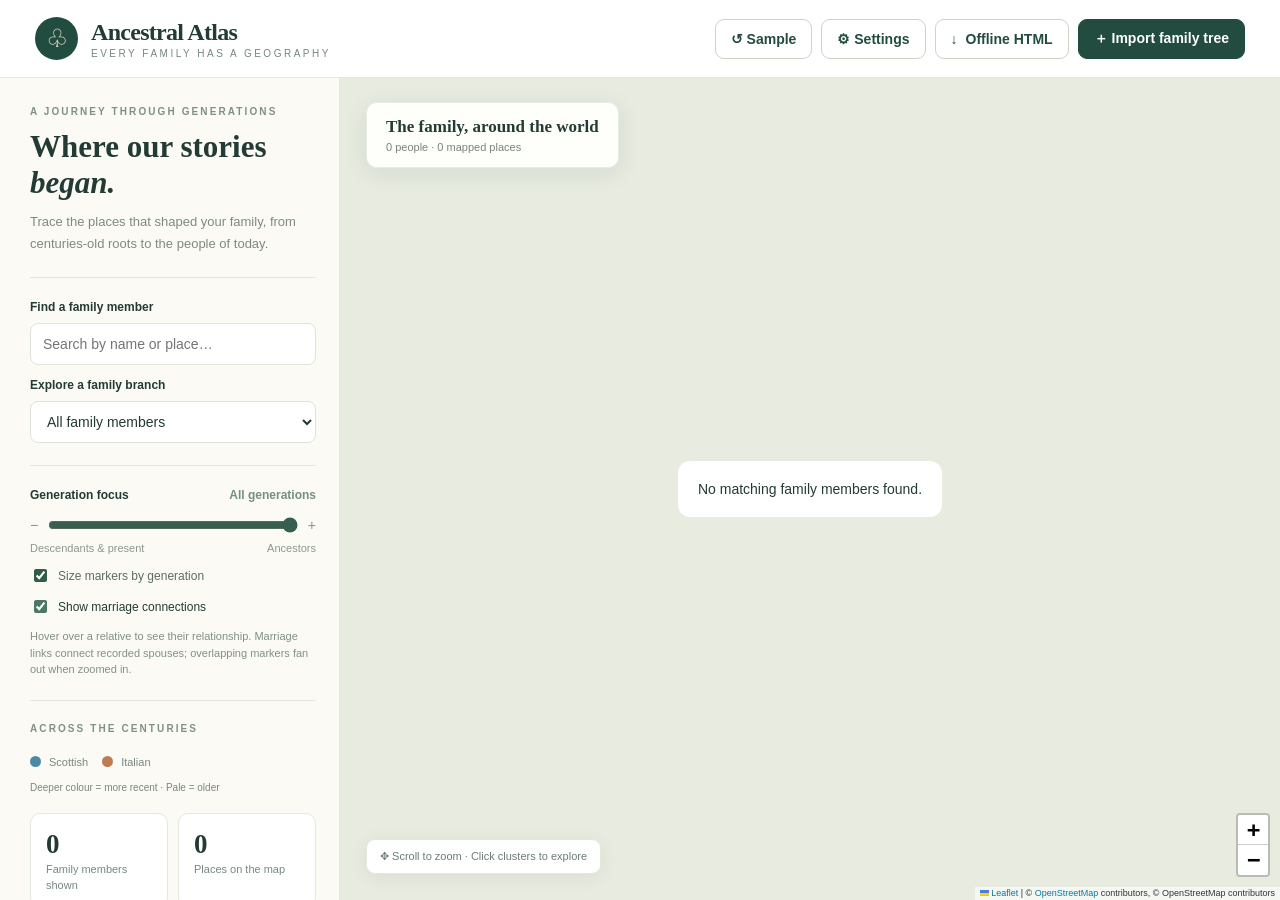
==== index.html @ cd0aa508 "Add files via upload" ====
<!doctype html>
<html lang="en"><head><meta charset="utf-8"><meta name="viewport" content="width=device-width,initial-scale=1"><title>Ancestral Atlas — A family across time and place</title><meta name="description" content="Explore your family history on an interactive map."><link rel="stylesheet" href="leaflet.css"><script src="leaflet.js"></script>
<style>
:root{--ink:#233b35;--muted:#778780;--cream:#f6f4ed;--line:#e6e7dc;--green:#234c40;--lime:#d8e5b5;--white:#fff}*{box-sizing:border-box}body{margin:0;background:var(--cream);color:var(--ink);font-family:'DM Sans',sans-serif;font-size:14px}button,input,select{font:inherit}button{cursor:pointer}header{height:78px;display:flex;align-items:center;justify-content:space-between;padding:0 35px;background:#fff;border-bottom:1px solid var(--line)}.brand{display:flex;align-items:center;gap:13px}.emblem{height:43px;width:43px;border-radius:50%;background:var(--green);color:#f2edd4;display:grid;place-items:center;font-size:25px}.brand strong{font:600 24px 'Playfair Display',serif;letter-spacing:-.7px}.brand small{display:block;color:var(--muted);font-size:10px;letter-spacing:2.5px;text-transform:uppercase;margin-top:2px}.head-actions{display:flex;gap:9px}.btn{border:1px solid #cbd4c5;background:white;color:var(--green);border-radius:9px;padding:10px 15px;font-weight:700;display:inline-flex;align-items:center;gap:8px}.btn.primary{background:var(--green);color:white;border-color:var(--green)}.btn:hover{filter:brightness(.96)}.layout{display:grid;grid-template-columns:340px 1fr;min-height:calc(100vh - 78px)}aside{padding:28px 23px 24px 30px;overflow:auto;max-height:calc(100vh - 78px);background:#fbfaf5;border-right:1px solid var(--line)}.eyebrow{text-transform:uppercase;letter-spacing:2.1px;color:#7f9187;font-size:10px;font-weight:700}.intro h1{font:600 31px/1.16 'Playfair Display',serif;margin:12px 0 10px}.intro p{color:#7d8a82;line-height:1.7;margin:0 0 22px;font-size:13px}.rule{border:0;border-top:1px solid var(--line);margin:22px 0}.field-label{font-size:12px;font-weight:700;margin-bottom:9px;display:block}.select,.search{width:100%;height:42px;border:1px solid #dfe4d9;background:white;color:var(--ink);border-radius:8px;padding:0 12px;outline-color:#a5ba9d}.search{margin-bottom:13px}.range-top{display:flex;justify-content:space-between;font-weight:700;font-size:12px;margin-bottom:13px}.range-top span{color:#749083}.range-wrap{display:flex;align-items:center;gap:8px}input[type=range]{width:100%;accent-color:#375e50}.range-caption{display:flex;justify-content:space-between;color:#8a998e;font-size:11px;margin-top:7px}.checkbox{display:flex;align-items:center;gap:8px;font-size:12px;margin:12px 0;color:#5a6d63}.checkbox input{accent-color:#335b4a}.legend{display:flex;align-items:center;gap:7px;margin:13px 0 0}.grad{height:9px;flex:1;border-radius:9px;background:linear-gradient(90deg,#bba16e,#da9a73,#bb6e73,#7c7d99,#4d907e)}.legend-labels{display:flex;justify-content:space-between;color:var(--muted);font-size:10px;margin-top:5px}.stats{display:grid;grid-template-columns:1fr 1fr;gap:10px;margin-top:20px}.stat{background:#fff;border:1px solid #e4e9df;border-radius:10px;padding:15px}.stat b{display:block;font:600 27px 'Playfair Display',serif}.stat span{font-size:11px;color:var(--muted)}.hint{margin-top:17px;background:#edf2e4;border-radius:9px;padding:13px 15px;color:#5c7867;font-size:12px;line-height:1.55}.hint strong{color:#2d5243}main{position:relative;min-height:650px}#map{height:calc(100vh - 78px);min-height:650px;background:#e7ebe0}.map-overlay{position:absolute;top:24px;left:26px;z-index:500;background:rgba(255,255,252,.94);border:1px solid #e8ebe4;box-shadow:0 5px 25px #183a2c17;border-radius:11px;padding:14px 19px;pointer-events:none}.map-overlay strong{font:600 17px 'Playfair Display',serif}.map-overlay p{margin:4px 0 0;color:#75857c;font-size:11px}.map-bottom{position:absolute;bottom:26px;left:26px;z-index:500;background:#fff;border:1px solid #e4e8dc;border-radius:9px;padding:10px 13px;color:#6c7d72;font-size:11px;box-shadow:0 3px 20px #0001}.person-popup b{font:600 19px 'Playfair Display',serif;color:var(--green)}.person-popup p{margin:7px 0 0;color:#69796d}.leaflet-popup-content{min-width:180px}.leaflet-control-attribution{font-size:9px!important}.dot-label{background:none;border:0}.dot{border-radius:50%;border:2px solid #fff;box-shadow:0 2px 8px #163a3060;transition:transform .15s}.dot:hover{transform:scale(1.2)}.cluster{border-radius:50%;border:3px solid #fff;box-shadow:0 2px 14px #1e4f4860;display:grid;place-items:center;color:#fff;font-weight:700}.modal{position:fixed;inset:0;background:#152c25a8;display:none;align-items:center;justify-content:center;z-index:2000;padding:20px}.modal.open{display:flex}.dialog{width:min(650px,100%);background:#fff;border-radius:17px;padding:28px;max-height:88vh;overflow:auto;box-shadow:0 28px 90px #0004}.dialog h2{font:600 30px 'Playfair Display',serif;margin:0 0 7px}.dialog p{color:#75857c;line-height:1.6}.dialog-head{display:flex;justify-content:space-between;align-items:flex-start}.close{border:0;background:#f0f3ed;border-radius:50%;width:33px;height:33px;font-size:20px}.drop{border:2px dashed #ccd9cb;background:#f8fbf6;border-radius:14px;text-align:center;padding:30px 18px;margin:18px 0}.drop b{display:block;font-size:15px;margin:8px}.drop p{margin:5px}.drop input{max-width:230px;margin-top:12px}.help{font-size:12px;color:#7a8d80}.code{background:#f2f4ee;padding:12px;border-radius:8px;overflow:auto;font:12px/1.6 monospace;color:#436251;white-space:pre}.dialog-footer{display:flex;justify-content:space-between;gap:12px;align-items:center;margin-top:20px}.status{font-size:12px;color:#567461;min-height:20px}.empty{position:absolute;z-index:450;top:50%;left:50%;transform:translate(-50%,-50%);padding:20px;background:white;border-radius:12px;display:none}a{color:#446a56}@media(max-width:800px){header{padding:0 17px;height:70px}.brand strong{font-size:20px}.brand small{font-size:8px}.head-actions .btn{padding:9px 10px;font-size:12px}.layout{grid-template-columns:1fr}aside{max-height:none;padding:20px;display:grid;grid-template-columns:1fr 1fr;gap:0 16px}aside .intro,aside .rule,aside .stats,aside .hint{grid-column:1/-1}.intro h1{font-size:26px}.intro p{margin-bottom:10px}.rule{margin:12px 0}.stats{margin-top:8px}main,#map{height:65vh;min-height:430px}.map-overlay{top:12px;left:12px;padding:10px}.map-bottom{bottom:14px;left:12px}}
</style></head><body><header><div class="brand"><div class="emblem">♧</div><div><strong>Ancestral Atlas</strong><small>Every family has a geography</small></div></div><div class="head-actions"><button class="btn" id="sampleBtn">↺ Sample</button><button class="btn primary" id="importBtn">＋ Import family tree</button></div></header><div class="layout"><aside><section class="intro"><div class="eyebrow">A journey through generations</div><h1>Where our stories<br><em>began.</em></h1><p>Trace the places that shaped your family, from centuries-old roots to the people of today.</p></section><hr class="rule"><div><label class="field-label" for="search">Find a family member</label><input class="search" id="search" placeholder="Search by name or place…"></div><div><label class="field-label" for="branch">Explore a family branch</label><select class="select" id="branch"><option value="all">All family members</option></select></div><hr class="rule"><div><div class="range-top">Generation focus <span id="genLabel">All generations</span></div><div class="range-wrap"><span style="color:#81978a">−</span><input id="genRange" type="range" min="-1" max="12" value="12"><span style="color:#81978a">+</span></div><div class="range-caption"><span>Descendants & present</span><span>Ancestors</span></div><label class="checkbox"><input id="clusterToggle" type="checkbox" checked> Group people in the same area</label><label class="checkbox"><input id="sizeToggle" type="checkbox" checked> Size markers by generation</label></div><hr class="rule"><div><div class="eyebrow">Across the centuries</div><div class="legend"><div class="grad"></div></div><div class="legend-labels"><span>Older generations</span><span>Recent generations</span></div></div><div class="stats"><div class="stat"><b id="peopleCount">0</b><span>Family members shown</span></div><div class="stat"><b id="placeCount">0</b><span>Places on the map</span></div></div><div class="hint"><strong>✦ A little discovery</strong><br><span id="insight">Click a marker to explore the family members connected to a place.</span></div></aside><main><div id="map"></div><div class="map-overlay"><strong id="mapTitle">The family, around the world</strong><p id="mapSubtitle">An atlas of names, places & generations</p></div><div class="map-bottom">✥ Scroll to zoom · Click clusters to explore</div><div class="empty" id="empty">No matching family members found.</div></main></div><div class="modal" id="modal"><div class="dialog"><div class="dialog-head"><div><div class="eyebrow">Bring your story to life</div><h2>Import your family tree</h2><p>Use a CSV list or a GEDCOM export from MyHeritage. Everything stays in this browser's local storage.</p></div><button class="close" id="closeModal" aria-label="Close">×</button></div><div class="drop" id="drop"><div style="font-size:32px">⌁</div><b>Choose a .csv or .ged file</b><p>Or drag and drop it here</p><input type="file" id="file" accept=".csv,.ged,.gedcom,text/csv,text/plain"></div><div class="help"><b>CSV columns:</b> name, generation, location. Optional: branch, birth, death, latitude, longitude. Generation 0 is your friend; 1 is a parent; −1 is a child.<div class="code">name,generation,location,branch<br>Jane Smith,0,London,Scottish<br>Juliet Smith,1,London,Scottish<br>Eduardo Francone,2,Rome,Italian</div></div><p class="help"><b>GEDCOM:</b> The app reads individuals, birth/death/residence places and parent-child relationships. Select the reference person to calculate generations. The location used is birth, then residence, then death.</p><div id="anchorWrap" style="display:none;margin-top:15px"><label class="field-label">Who is generation 0?</label><select id="anchor" class="select"></select></div><div class="dialog-footer"><span class="status" id="status"></span><div style="display:flex;gap:8px"><button class="btn" id="downloadTemplate">↓ CSV template</button><button class="btn primary" id="apply" disabled>Use this family tree</button></div></div></div></div>
<script>
const samples=[['Jane Smith',0,'London, United Kingdom','Scottish',51.5072,-.1276],['Juliet Smith',1,'Edinburgh, Scotland','Scottish',55.9533,-3.1883],['William MacLeod',2,'Glasgow, Scotland','Scottish',55.8642,-4.2518],['Margaret Fraser',3,'Inverness, Scotland','Scottish',57.4778,-4.2247],['Angus Fraser',4,'Aberdeen, Scotland','Scottish',57.1497,-2.0943],['Eilidh MacLeod',3,'Isle of Skye, Scotland','Scottish',57.2736,-6.2155],['Robert Campbell',5,'Stirling, Scotland','Scottish',56.1165,-3.9369],['Isabella Campbell',6,'Perth, Scotland','Scottish',56.395,-3.43],['Thomas MacDonald',7,'Dundee, Scotland','Scottish',56.462,-2.9707],['Giulia Francone',1,'Rome, Italy','Italian',41.9028,12.4964],['Eduardo Francone',2,'Rome, Italy','Italian',41.9028,12.4964],['Lucia Rossi',3,'Florence, Italy','Italian',43.7696,11.2558],['Antonio Francone',4,'Naples, Italy','Italian',40.8518,14.2681],['Sofia Bianchi',5,'Bologna, Italy','Italian',44.4949,11.3426],['Marco Rossi',6,'Siena, Italy','Italian',43.3188,11.3308],['Alessandra Conti',7,'Palermo, Italy','Italian',38.1157,13.3615],['Giuseppe Conti',8,'Turin, Italy','Italian',45.0703,7.6869],['Francesca Scaroni',0,'Rome, Italy','Italian',41.9028,12.4964],['Luca Scaroni',-1,'Rome, Italy','Italian',41.9028,12.4964],['Emma Smith',-1,'London, United Kingdom','Scottish',51.5072,-.1276],['Carlo Francone',3,'Venice, Italy','Italian',45.4408,12.3155],['Ada Fraser',4,'Edinburgh, Scotland','Scottish',55.9533,-3.1883],['James MacLeod',2,'Glasgow, Scotland','Scottish',55.8642,-4.2518],['Rosa Bianchi',5,'Naples, Italy','Italian',40.8518,14.2681]].map((x,i)=>({id:'demo'+i,name:x[0],generation:x[1],location:x[2],branch:x[3],lat:x[4],lng:x[5]}));
const KEY='ancestral-atlas-v1';let people=[],pending=[],gedIndividuals=null,geocoding=false;try{people=JSON.parse(localStorage.getItem(KEY))||[]}catch{people=[]}if(!Array.isArray(people))people=[];
const $=id=>document.getElementById(id);const map=L.map('map',{zoomControl:false,worldCopyJump:true}).setView([49,4],4);L.control.zoom({position:'bottomright'}).addTo(map);L.tileLayer('https://{s}.tile.openstreetmap.org/{z}/{x}/{y}.png',{maxZoom:19,attribution:'© <a href="https://www.openstreetmap.org/copyright">OpenStreetMap</a> contributors'}).addTo(map);let markers=L.layerGroup().addTo(map);
function color(g){if(g<=0)return '#4c927e';if(g<=2)return '#6e8b97';if(g<=4)return '#b67c86';if(g<=6)return '#d99b76';return '#b79c66'}function radius(g){return $('sizeToggle').checked?Math.max(7,14-Math.max(0,g)*.8):9}function esc(s){return String(s??'').replace(/[&<>"']/g,c=>({'&':'&amp;','<':'&lt;','>':'&gt;','"':'&quot;',"'":'&#39;'}[c]))}function fmtGen(g){return g===0?'Present generation':g<0?`${Math.abs(g)} generation${g===-1?'':'s'} below`:`${g} generation${g===1?'':'s'} back`}
function populateBranches(){const v=$('branch').value;const branches=[...new Set(people.map(p=>p.branch).filter(Boolean))].sort();$('branch').innerHTML='<option value="all">All family members</option>'+branches.map(b=>`<option value="${esc(b)}">${esc(b)}</option>`).join('');$('branch').value=branches.includes(v)?v:'all';const max=Math.max(0,...people.map(p=>Number(p.generation)||0));$('genRange').max=max;$('genRange').value=max;$('genLabel').textContent='All generations'}
function popup(p){return `<div class="person-popup"><b>${esc(p.name)}</b><p>⌖ ${esc(p.location)}</p><p>${fmtGen(Number(p.generation)||0)}</p>${p.branch?`<p>Branch: ${esc(p.branch)}</p>`:''}${p.birth?`<p>Born: ${esc(p.birth)}</p>`:''}${p.death?`<p>Died: ${esc(p.death)}</p>`:''}</div>`}
function render(){markers.clearLayers();const q=$('search').value.trim().toLowerCase(),branch=$('branch').value,max=Number($('genRange').value),fullMax=Number($('genRange').max);$('genLabel').textContent=max===fullMax?'All generations':`Up to ${max} back`;let arr=people.filter(p=>(branch==='all'||p.branch===branch)&&(Number(p.generation)||0)<=max&&(!q||(`${p.name} ${p.location} ${p.branch||''}`).toLowerCase().includes(q)));const mapped=arr.filter(p=>Number.isFinite(Number(p.lat))&&Number.isFinite(Number(p.lng))&&p.lat!==''&&p.lng!=='');let groups=new Map();mapped.forEach(p=>{let key=`${Number(p.lat).toFixed(3)},${Number(p.lng).toFixed(3)}`;if(!groups.has(key))groups.set(key,[]);groups.get(key).push(p)});const grouped=$('clusterToggle').checked&&map.getZoom()<8;groups.forEach(group=>{const lat=Number(group[0].lat),lng=Number(group[0].lng);if(grouped&&group.length>1){let count=group.length,diam=Math.min(58,27+Math.sqrt(count)*7);const html=`<div class="cluster" style="width:${diam}px;height:${diam}px;background:${color(Math.min(...group.map(p=>Number(p.generation)||0)))}">${count}</div>`;const marker=L.marker([lat,lng],{icon:L.divIcon({html,className:'dot-label',iconSize:[diam,diam],iconAnchor:[diam/2,diam/2]})}).addTo(markers);marker.bindPopup(`<div class="person-popup"><b>${esc(group[0].location)}</b><p>${count} family members</p>${group.slice(0,12).map(p=>`<p>• ${esc(p.name)} · ${fmtGen(Number(p.generation)||0)}</p>`).join('')}${count>12?'<p>…and more</p>':''}</div>`,{maxHeight:320});marker.on('dblclick',()=>map.setView([lat,lng],10))}else{group.forEach((p,i)=>{let theta=i*2.39996,d=group.length>1?Math.min(.075,Math.sqrt(i)*.006):0,clat=lat+Math.cos(theta)*d,clng=lng+Math.sin(theta)*d;let r=radius(Number(p.generation)||0);L.circleMarker([clat,clng],{radius:r,color:'#fff',weight:2,fillColor:color(Number(p.generation)||0),fillOpacity:.91}).bindPopup(popup(p)).addTo(markers)})}});$('peopleCount').textContent=arr.length;$('placeCount').textContent=groups.size;$('empty').style.display=arr.length?'none':'block';$('mapSubtitle').textContent=`${arr.length} people · ${groups.size} mapped places`;$('insight').textContent=arr.length?`${arr.length} relatives across ${groups.size} locations. ${people.length-mapped.length>0?'Some people may still need a mapped location.':''}`:'Try another name, place or generation.'}
['search','branch','genRange','clusterToggle','sizeToggle'].forEach(id=>$(id).addEventListener(id==='search'?'input':'change',render));map.on('zoomend',render);function save(){localStorage.setItem(KEY,JSON.stringify(people));populateBranches();render()}function fit(){const a=people.filter(p=>Number.isFinite(Number(p.lat))&&Number.isFinite(Number(p.lng))&&p.lat!==''&&p.lng!=='');if(a.length)map.fitBounds(L.latLngBounds(a.map(p=>[Number(p.lat),Number(p.lng)])),{padding:[70,70],maxZoom:7})}populateBranches();render();setTimeout(fit,300);
function parseCSV(t){const rows=[],lines=t.replace(/^\uFEFF/,'');let cells=[],cell='',quote=false;for(let i=0;i<lines.length;i++){const c=lines[i];if(c==='"'){if(quote&&lines[i+1]==='"'){cell+='"';i++}else quote=!quote}else if(c===','&&!quote){cells.push(cell);cell=''}else if((c==='\n'||c==='\r')&&!quote){if(c==='\r'&&lines[i+1]==='\n')i++;cells.push(cell);if(cells.some(x=>x.trim()))rows.push(cells);cells=[];cell=''}else cell+=c}cells.push(cell);if(cells.some(x=>x.trim()))rows.push(cells);if(rows.length<2)throw Error('This CSV needs a header row and at least one person.');let heads=rows.shift().map(x=>x.trim().toLowerCase().replace(/[\s_-]/g,''));const col=(...keys)=>heads.findIndex(h=>keys.includes(h));let ni=col('name','fullname'),gi=col('generation','gen'),li=col('location','place','city');if(ni<0||gi<0||li<0)throw Error('CSV needs name, generation, and location columns.');const bi=col('branch','side'),bri=col('birth'),dei=col('death'),lati=col('latitude','lat'),loni=col('longitude','lng','lon');return rows.map((r,i)=>{let g=Number(r[gi]);if(!Number.isFinite(g)||!Number.isInteger(g))throw Error(`Invalid generation on row ${i+2}`);return {id:'csv'+i,name:r[ni]?.trim()||`Unknown ${i+1}`,generation:g,location:r[li]?.trim()||'',branch:bi>=0?r[bi]?.trim():'',birth:bri>=0?r[bri]?.trim():'',death:dei>=0?r[dei]?.trim():'',lat:lati>=0&&r[lati]?.trim()?Number(r[lati]):'',lng:loni>=0&&r[loni]?.trim()?Number(r[loni]):''}})}
function parseGED(t){const records={},fam={},lines=t.replace(/^\uFEFF/,'').split(/\r?\n/);let current=null,section=null,event=null;for(const line of lines){const m=line.match(/^(\d+)\s+(?:(@[^@]+@)\s+)?([A-Z0-9_]+)(?:\s+(.*))?/);if(!m)continue;const lvl=Number(m[1]),xref=m[2],tag=m[3],val=(m[4]||'').trim();if(lvl===0){current=null;section=null;event=null;if(tag==='INDI'&&xref){current=records[xref]={id:xref,name:'',birth:'',death:'',residence:'',parents:[],families:[]};section='INDI'}else if(tag==='FAM'&&xref){current=fam[xref]={husb:null,wife:null,children:[]};section='FAM'}}else if(current&&section==='INDI'){if(lvl===1){event=tag;if(tag==='NAME')current.name=val.replaceAll('/','').replace(/\s+/g,' ').trim();else if(tag==='FAMC')current.parents.push(val);else if(tag==='FAMS')current.families.push(val)}else if(lvl===2){if(tag==='PLAC'&&['BIRT','DEAT','RESI'].includes(event)){current[event==='BIRT'?'birth':event==='DEAT'?'death':'residence']=val}else if(tag==='DATE'&&event==='BIRT')current.birthDate=val;else if(tag==='DATE'&&event==='DEAT')current.deathDate=val}}else if(current&&section==='FAM'&&lvl===1){if(tag==='HUSB')current.husb=val;else if(tag==='WIFE')current.wife=val;else if(tag==='CHIL')current.children.push(val)}}const arr=Object.values(records);if(!arr.length)throw Error('No people found in this GEDCOM file.');return {records,fam,arr}}
function gedToPeople(anchorId){let gens=new Map([[anchorId,0]]),queue=[anchorId],adj=new Map();function edge(a,b,delta){if(!recordsSafe(a)||!recordsSafe(b))return;if(!adj.has(a))adj.set(a,[]);adj.get(a).push([b,delta])}const recordsSafe=id=>!!gedIndividuals.records[id];Object.values(gedIndividuals.fam).forEach(f=>{for(let c of f.children){if(f.husb){edge(c,f.husb,1);edge(f.husb,c,-1)}if(f.wife){edge(c,f.wife,1);edge(f.wife,c,-1)}}});while(queue.length){let id=queue.shift(),g=gens.get(id);for(let [other,delta] of adj.get(id)||[]){if(!gens.has(other)){gens.set(other,g+delta);queue.push(other)}}}return gedIndividuals.arr.map(p=>({id:p.id,name:p.name||'Unnamed relative',generation:gens.get(p.id)??0,location:p.birth||p.residence||p.death||'',branch:gens.has(p.id)?'Connected family':'Other relatives',birth:p.birthDate||'',death:p.deathDate||'',lat:'',lng:''}))}
const locKey=s=>s.trim().toLowerCase().replace(/\s+/g,' ');async function geocodeAll(items){const cache=JSON.parse(localStorage.getItem('ancestral-atlas-geo-v1')||'{}');const unique=[...new Set(items.map(p=>p.location?.trim()).filter(Boolean))];let count=0;for(const place of unique){const key=locKey(place);if(cache[key])continue;count++;$('status').textContent=`Locating ${count} of ${unique.length} places…`;try{const url='https://nominatim.openstreetmap.org/search?format=json&limit=1&q='+encodeURIComponent(place);const res=await fetch(url);if(!res.ok)throw Error('Geocoding unavailable');const data=await res.json();cache[key]=data.length?[Number(data[0].lat),Number(data[0].lon)]:null;localStorage.setItem('ancestral-atlas-geo-v1',JSON.stringify(cache))}catch(e){$('status').textContent='Some locations could not be found. You can retry later.';break}await new Promise(r=>setTimeout(r,1150))}items.forEach(p=>{if((p.lat===''||p.lat==null)&&(p.lng===''||p.lng==null)&&cache[locKey(p.location||'')]){[p.lat,p.lng]=cache[locKey(p.location)]}});return items}
function openModal(){$('modal').classList.add('open');$('status').textContent='';$('file').value='';$('apply').disabled=true;$('anchorWrap').style.display='none';pending=[];gedIndividuals=null}function closeModal(){$('modal').classList.remove('open')} $('importBtn').onclick=openModal;$('closeModal').onclick=closeModal;$('modal').onclick=e=>{if(e.target===$('modal'))closeModal()};$('sampleBtn').onclick=()=>{if(!confirm('Replace the current map with sample data? Your imported family tree will be removed from this browser.'))return;people=samples;save();fit()};
async function readFile(file){if(!file)return;try{const t=await file.text();if(/\.(ged|gedcom)$/i.test(file.name)){gedIndividuals=parseGED(t);$('anchor').innerHTML=gedIndividuals.arr.map(p=>`<option value="${esc(p.id)}">${esc(p.name||p.id)}</option>`).join('');$('anchorWrap').style.display='block';const preferred=gedIndividuals.arr.find(p=>/Jane Smith/i.test(p.name));if(preferred)$('anchor').value=preferred.id;pending=gedToPeople($('anchor').value);$('status').textContent=`Found ${pending.length} people. Choose generation 0.`}else{pending=parseCSV(t);gedIndividuals=null;$('anchorWrap').style.display='none';$('status').textContent=`Ready to import ${pending.length} people.`}$('apply').disabled=false}catch(e){pending=[];$('apply').disabled=true;$('status').textContent=e.message}}$('file').onchange=e=>readFile(e.target.files[0]);$('anchor').onchange=()=>{pending=gedToPeople($('anchor').value);$('status').textContent=`Found ${pending.length} people.`};$('drop').ondragover=e=>{e.preventDefault();$('drop').style.borderColor='#3d765b'};$('drop').ondragleave=()=>$('drop').style.borderColor='';$('drop').ondrop=e=>{e.preventDefault();$('drop').style.borderColor='';readFile(e.dataTransfer.files[0])};
$('apply').onclick=async()=>{if(!pending.length)return;$('apply').disabled=true;$('status').textContent='Preparing locations…';try{const enriched=await geocodeAll(pending.map(p=>({...p})));people=enriched;save();fit();closeModal()}catch(e){$('status').textContent=e.message}finally{$('apply').disabled=false}};$('downloadTemplate').onclick=()=>{const csv='name,generation,location,branch,birth,death,latitude,longitude\nJane Smith,0,"London, United Kingdom",Scottish,,,,\nEduardo Francone,2,"Rome, Italy",Italian,,,,\n';const a=document.createElement('a');a.href=URL.createObjectURL(new Blob([csv],{type:'text/csv'}));a.download='family-tree-template.csv';a.click();setTimeout(()=>URL.revokeObjectURL(a.href),1000)};
</script><link rel="stylesheet" href="enhancements.css?v=12"><script src="enhancements.js?v=12"></script><link rel="stylesheet" href="relationships.css?v=12"><script src="relationships.js?v=12"></script><script src="render-fix.js?v=12"></script><link rel="stylesheet" href="upload-fix.css?v=12"><script src="upload-fix.js?v=12"></script><link rel="stylesheet" href="spider.css?v=12"><script src="spider.js?v=12"></script><link rel="stylesheet" href="import-fallback.css?v=12"><script src="import-fallback.js?v=12"></script><link rel="stylesheet" href="cluster-policy.css?v=12"><script src="cluster-policy.js?v=12"></script><script src="import-route.js?v=12"></script><link rel="stylesheet" href="family-navigation.css?v=12"><script src="family-navigation.js?v=12"></script><link rel="stylesheet" href="offline-export.css?v=12"><script src="offline-export.js?v=12"></script><link rel="stylesheet" href="privacy-local.css?v=12"><script src="privacy-local.js?v=12"></script></body></html>
---- leaflet.css ----
/* required styles */

.leaflet-pane,
.leaflet-tile,
.leaflet-marker-icon,
.leaflet-marker-shadow,
.leaflet-tile-container,
.leaflet-pane > svg,
.leaflet-pane > canvas,
.leaflet-zoom-box,
.leaflet-image-layer,
.leaflet-layer {
	position: absolute;
	left: 0;
	top: 0;
	}
.leaflet-container {
	overflow: hidden;
	}
.leaflet-tile,
.leaflet-marker-icon,
.leaflet-marker-shadow {
	-webkit-user-select: none;
	   -moz-user-select: none;
	        user-select: none;
	  -webkit-user-drag: none;
	}
/* Prevents IE11 from highlighting tiles in blue */
.leaflet-tile::selection {
	background: transparent;
}
/* Safari renders non-retina tile on retina better with this, but Chrome is worse */
.leaflet-safari .leaflet-tile {
	image-rendering: -webkit-optimize-contrast;
	}
/* hack that prevents hw layers "stretching" when loading new tiles */
.leaflet-safari .leaflet-tile-container {
	width: 1600px;
	height: 1600px;
	-webkit-transform-origin: 0 0;
	}
.leaflet-marker-icon,
.leaflet-marker-shadow {
	display: block;
	}
/* .leaflet-container svg: reset svg max-width decleration shipped in Joomla! (joomla.org) 3.x */
/* .leaflet-container img: map is broken in FF if you have max-width: 100% on tiles */
.leaflet-container .leaflet-overlay-pane svg {
	max-width: none !important;
	max-height: none !important;
	}
.leaflet-container .leaflet-marker-pane img,
.leaflet-container .leaflet-shadow-pane img,
.leaflet-container .leaflet-tile-pane img,
.leaflet-container img.leaflet-image-layer,
.leaflet-container .leaflet-tile {
	max-width: none !important;
	max-height: none !important;
	width: auto;
	padding: 0;
	}

.leaflet-container img.leaflet-tile {
	/* See: https://bugs.chromium.org/p/chromium/issues/detail?id=600120 */
	mix-blend-mode: plus-lighter;
}

.leaflet-container.leaflet-touch-zoom {
	-ms-touch-action: pan-x pan-y;
	touch-action: pan-x pan-y;
	}
.leaflet-container.leaflet-touch-drag {
	-ms-touch-action: pinch-zoom;
	/* Fallback for FF which doesn't support pinch-zoom */
	touch-action: none;
	touch-action: pinch-zoom;
}
.leaflet-container.leaflet-touch-drag.leaflet-touch-zoom {
	-ms-touch-action: none;
	touch-action: none;
}
.leaflet-container {
	-webkit-tap-highlight-color: transparent;
}
.leaflet-container a {
	-webkit-tap-highlight-color: rgba(51, 181, 229, 0.4);
}
.leaflet-tile {
	filter: inherit;
	visibility: hidden;
	}
.leaflet-tile-loaded {
	visibility: inherit;
	}
.leaflet-zoom-box {
	width: 0;
	height: 0;
	-moz-box-sizing: border-box;
	     box-sizing: border-box;
	z-index: 800;
	}
/* workaround for https://bugzilla.mozilla.org/show_bug.cgi?id=888319 */
.leaflet-overlay-pane svg {
	-moz-user-select: none;
	}

.leaflet-pane         { z-index: 400; }

.leaflet-tile-pane    { z-index: 200; }
.leaflet-overlay-pane { z-index: 400; }
.leaflet-shadow-pane  { z-index: 500; }
.leaflet-marker-pane  { z-index: 600; }
.leaflet-tooltip-pane   { z-index: 650; }
.leaflet-popup-pane   { z-index: 700; }

.leaflet-map-pane canvas { z-index: 100; }
.leaflet-map-pane svg    { z-index: 200; }

.leaflet-vml-shape {
	width: 1px;
	height: 1px;
	}
.lvml {
	behavior: url(#default#VML);
	display: inline-block;
	position: absolute;
	}


/* control positioning */

.leaflet-control {
	position: relative;
	z-index: 800;
	pointer-events: visiblePainted; /* IE 9-10 doesn't have auto */
	pointer-events: auto;
	}
.leaflet-top,
.leaflet-bottom {
	position: absolute;
	z-index: 1000;
	pointer-events: none;
	}
.leaflet-top {
	top: 0;
	}
.leaflet-right {
	right: 0;
	}
.leaflet-bottom {
	bottom: 0;
	}
.leaflet-left {
	left: 0;
	}
.leaflet-control {
	float: left;
	clear: both;
	}
.leaflet-right .leaflet-control {
	float: right;
	}
.leaflet-top .leaflet-control {
	margin-top: 10px;
	}
.leaflet-bottom .leaflet-control {
	margin-bottom: 10px;
	}
.leaflet-left .leaflet-control {
	margin-left: 10px;
	}
.leaflet-right .leaflet-control {
	margin-right: 10px;
	}


/* zoom and fade animations */

.leaflet-fade-anim .leaflet-popup {
	opacity: 0;
	-webkit-transition: opacity 0.2s linear;
	   -moz-transition: opacity 0.2s linear;
	        transition: opacity 0.2s linear;
	}
.leaflet-fade-anim .leaflet-map-pane .leaflet-popup {
	opacity: 1;
	}
.leaflet-zoom-animated {
	-webkit-transform-origin: 0 0;
	    -ms-transform-origin: 0 0;
	        transform-origin: 0 0;
	}
svg.leaflet-zoom-animated {
	will-change: transform;
}

.leaflet-zoom-anim .leaflet-zoom-animated {
	-webkit-transition: -webkit-transform 0.25s cubic-bezier(0,0,0.25,1);
	   -moz-transition:    -moz-transform 0.25s cubic-bezier(0,0,0.25,1);
	        transition:         transform 0.25s cubic-bezier(0,0,0.25,1);
	}
.leaflet-zoom-anim .leaflet-tile,
.leaflet-pan-anim .leaflet-tile {
	-webkit-transition: none;
	   -moz-transition: none;
	        transition: none;
	}

.leaflet-zoom-anim .leaflet-zoom-hide {
	visibility: hidden;
	}


/* cursors */

.leaflet-interactive {
	cursor: pointer;
	}
.leaflet-grab {
	cursor: -webkit-grab;
	cursor:    -moz-grab;
	cursor:         grab;
	}
.leaflet-crosshair,
.leaflet-crosshair .leaflet-interactive {
	cursor: crosshair;
	}
.leaflet-popup-pane,
.leaflet-control {
	cursor: auto;
	}
.leaflet-dragging .leaflet-grab,
.leaflet-dragging .leaflet-grab .leaflet-interactive,
.leaflet-dragging .leaflet-marker-draggable {
	cursor: move;
	cursor: -webkit-grabbing;
	cursor:    -moz-grabbing;
	cursor:         grabbing;
	}

/* marker & overlays interactivity */
.leaflet-marker-icon,
.leaflet-marker-shadow,
.leaflet-image-layer,
.leaflet-pane > svg path,
.leaflet-tile-container {
	pointer-events: none;
	}

.leaflet-marker-icon.leaflet-interactive,
.leaflet-image-layer.leaflet-interactive,
.leaflet-pane > svg path.leaflet-interactive,
svg.leaflet-image-layer.leaflet-interactive path {
	pointer-events: visiblePainted; /* IE 9-10 doesn't have auto */
	pointer-events: auto;
	}

/* visual tweaks */

.leaflet-container {
	background: #ddd;
	outline-offset: 1px;
	}
.leaflet-container a {
	color: #0078A8;
	}
.leaflet-zoom-box {
	border: 2px dotted #38f;
	background: rgba(255,255,255,0.5);
	}


/* general typography */
.leaflet-container {
	font-family: "Helvetica Neue", Arial, Helvetica, sans-serif;
	font-size: 12px;
	font-size: 0.75rem;
	line-height: 1.5;
	}


/* general toolbar styles */

.leaflet-bar {
	box-shadow: 0 1px 5px rgba(0,0,0,0.65);
	border-radius: 4px;
	}
.leaflet-bar a {
	background-color: #fff;
	border-bottom: 1px solid #ccc;
	width: 26px;
	height: 26px;
	line-height: 26px;
	display: block;
	text-align: center;
	text-decoration: none;
	color: black;
	}
.leaflet-bar a,
.leaflet-control-layers-toggle {
	background-position: 50% 50%;
	background-repeat: no-repeat;
	display: block;
	}
.leaflet-bar a:hover,
.leaflet-bar a:focus {
	background-color: #f4f4f4;
	}
.leaflet-bar a:first-child {
	border-top-left-radius: 4px;
	border-top-right-radius: 4px;
	}
.leaflet-bar a:last-child {
	border-bottom-left-radius: 4px;
	border-bottom-right-radius: 4px;
	border-bottom: none;
	}
.leaflet-bar a.leaflet-disabled {
	cursor: default;
	background-color: #f4f4f4;
	color: #bbb;
	}

.leaflet-touch .leaflet-bar a {
	width: 30px;
	height: 30px;
	line-height: 30px;
	}
.leaflet-touch .leaflet-bar a:first-child {
	border-top-left-radius: 2px;
	border-top-right-radius: 2px;
	}
.leaflet-touch .leaflet-bar a:last-child {
	border-bottom-left-radius: 2px;
	border-bottom-right-radius: 2px;
	}

/* zoom control */

.leaflet-control-zoom-in,
.leaflet-control-zoom-out {
	font: bold 18px 'Lucida Console', Monaco, monospace;
	text-indent: 1px;
	}

.leaflet-touch .leaflet-control-zoom-in, .leaflet-touch .leaflet-control-zoom-out  {
	font-size: 22px;
	}


/* layers control */

.leaflet-control-layers {
	box-shadow: 0 1px 5px rgba(0,0,0,0.4);
	background: #fff;
	border-radius: 5px;
	}
.leaflet-control-layers-toggle {
	background-image: url(images/layers.png);
	width: 36px;
	height: 36px;
	}
.leaflet-retina .leaflet-control-layers-toggle {
	background-image: url(images/layers-2x.png);
	background-size: 26px 26px;
	}
.leaflet-touch .leaflet-control-layers-toggle {
	width: 44px;
	height: 44px;
	}
.leaflet-control-layers .leaflet-control-layers-list,
.leaflet-control-layers-expanded .leaflet-control-layers-toggle {
	display: none;
	}
.leaflet-control-layers-expanded .leaflet-control-layers-list {
	display: block;
	position: relative;
	}
.leaflet-control-layers-expanded {
	padding: 6px 10px 6px 6px;
	color: #333;
	background: #fff;
	}
.leaflet-control-layers-scrollbar {
	overflow-y: scroll;
	overflow-x: hidden;
	padding-right: 5px;
	}
.leaflet-control-layers-selector {
	margin-top: 2px;
	position: relative;
	top: 1px;
	}
.leaflet-control-layers label {
	display: block;
	font-size: 13px;
	font-size: 1.08333em;
	}
.leaflet-control-layers-separator {
	height: 0;
	border-top: 1px solid #ddd;
	margin: 5px -10px 5px -6px;
	}

/* Default icon URLs */
.leaflet-default-icon-path { /* used only in path-guessing heuristic, see L.Icon.Default */
	background-image: url(images/marker-icon.png);
	}


/* attribution and scale controls */

.leaflet-container .leaflet-control-attribution {
	background: #fff;
	background: rgba(255, 255, 255, 0.8);
	margin: 0;
	}
.leaflet-control-attribution,
.leaflet-control-scale-line {
	padding: 0 5px;
	color: #333;
	line-height: 1.4;
	}
.leaflet-control-attribution a {
	text-decoration: none;
	}
.leaflet-control-attribution a:hover,
.leaflet-control-attribution a:focus {
	text-decoration: underline;
	}
.leaflet-attribution-flag {
	display: inline !important;
	vertical-align: baseline !important;
	width: 1em;
	height: 0.6669em;
	}
.leaflet-left .leaflet-control-scale {
	margin-left: 5px;
	}
.leaflet-bottom .leaflet-control-scale {
	margin-bottom: 5px;
	}
.leaflet-control-scale-line {
	border: 2px solid #777;
	border-top: none;
	line-height: 1.1;
	padding: 2px 5px 1px;
	white-space: nowrap;
	-moz-box-sizing: border-box;
	     box-sizing: border-box;
	background: rgba(255, 255, 255, 0.8);
	text-shadow: 1px 1px #fff;
	}
.leaflet-control-scale-line:not(:first-child) {
	border-top: 2px solid #777;
	border-bottom: none;
	margin-top: -2px;
	}
.leaflet-control-scale-line:not(:first-child):not(:last-child) {
	border-bottom: 2px solid #777;
	}

.leaflet-touch .leaflet-control-attribution,
.leaflet-touch .leaflet-control-layers,
.leaflet-touch .leaflet-bar {
	box-shadow: none;
	}
.leaflet-touch .leaflet-control-layers,
.leaflet-touch .leaflet-bar {
	border: 2px solid rgba(0,0,0,0.2);
	background-clip: padding-box;
	}


/* popup */

.leaflet-popup {
	position: absolute;
	text-align: center;
	margin-bottom: 20px;
	}
.leaflet-popup-content-wrapper {
	padding: 1px;
	text-align: left;
	border-radius: 12px;
	}
.leaflet-popup-content {
	margin: 13px 24px 13px 20px;
	line-height: 1.3;
	font-size: 13px;
	font-size: 1.08333em;
	min-height: 1px;
	}
.leaflet-popup-content p {
	margin: 17px 0;
	margin: 1.3em 0;
	}
.leaflet-popup-tip-container {
	width: 40px;
	height: 20px;
	position: absolute;
	left: 50%;
	margin-top: -1px;
	margin-left: -20px;
	overflow: hidden;
	pointer-events: none;
	}
.leaflet-popup-tip {
	width: 17px;
	height: 17px;
	padding: 1px;

	margin: -10px auto 0;
	pointer-events: auto;

	-webkit-transform: rotate(45deg);
	   -moz-transform: rotate(45deg);
	    -ms-transform: rotate(45deg);
	        transform: rotate(45deg);
	}
.leaflet-popup-content-wrapper,
.leaflet-popup-tip {
	background: white;
	color: #333;
	box-shadow: 0 3px 14px rgba(0,0,0,0.4);
	}
.leaflet-container a.leaflet-popup-close-button {
	position: absolute;
	top: 0;
	right: 0;
	border: none;
	text-align: center;
	width: 24px;
	height: 24px;
	font: 16px/24px Tahoma, Verdana, sans-serif;
	color: #757575;
	text-decoration: none;
	background: transparent;
	}
.leaflet-container a.leaflet-popup-close-button:hover,
.leaflet-container a.leaflet-popup-close-button:focus {
	color: #585858;
	}
.leaflet-popup-scrolled {
	overflow: auto;
	}

.leaflet-oldie .leaflet-popup-content-wrapper {
	-ms-zoom: 1;
	}
.leaflet-oldie .leaflet-popup-tip {
	width: 24px;
	margin: 0 auto;

	-ms-filter: "progid:DXImageTransform.Microsoft.Matrix(M11=0.70710678, M12=0.70710678, M21=-0.70710678, M22=0.70710678)";
	filter: progid:DXImageTransform.Microsoft.Matrix(M11=0.70710678, M12=0.70710678, M21=-0.70710678, M22=0.70710678);
	}

.leaflet-oldie .leaflet-control-zoom,
.leaflet-oldie .leaflet-control-layers,
.leaflet-oldie .leaflet-popup-content-wrapper,
.leaflet-oldie .leaflet-popup-tip {
	border: 1px solid #999;
	}


/* div icon */

.leaflet-div-icon {
	background: #fff;
	border: 1px solid #666;
	}


/* Tooltip */
/* Base styles for the element that has a tooltip */
.leaflet-tooltip {
	position: absolute;
	padding: 6px;
	background-color: #fff;
	border: 1px solid #fff;
	border-radius: 3px;
	color: #222;
	white-space: nowrap;
	-webkit-user-select: none;
	-moz-user-select: none;
	-ms-user-select: none;
	user-select: none;
	pointer-events: none;
	box-shadow: 0 1px 3px rgba(0,0,0,0.4);
	}
.leaflet-tooltip.leaflet-interactive {
	cursor: pointer;
	pointer-events: auto;
	}
.leaflet-tooltip-top:before,
.leaflet-tooltip-bottom:before,
.leaflet-tooltip-left:before,
.leaflet-tooltip-right:before {
	position: absolute;
	pointer-events: none;
	border: 6px solid transparent;
	background: transparent;
	content: "";
	}

/* Directions */

.leaflet-tooltip-bottom {
	margin-top: 6px;
}
.leaflet-tooltip-top {
	margin-top: -6px;
}
.leaflet-tooltip-bottom:before,
.leaflet-tooltip-top:before {
	left: 50%;
	margin-left: -6px;
	}
.leaflet-tooltip-top:before {
	bottom: 0;
	margin-bottom: -12px;
	border-top-color: #fff;
	}
.leaflet-tooltip-bottom:before {
	top: 0;
	margin-top: -12px;
	margin-left: -6px;
	border-bottom-color: #fff;
	}
.leaflet-tooltip-left {
	margin-left: -6px;
}
.leaflet-tooltip-right {
	margin-left: 6px;
}
.leaflet-tooltip-left:before,
.leaflet-tooltip-right:before {
	top: 50%;
	margin-top: -6px;
	}
.leaflet-tooltip-left:before {
	right: 0;
	margin-right: -12px;
	border-left-color: #fff;
	}
.leaflet-tooltip-right:before {
	left: 0;
	margin-left: -12px;
	border-right-color: #fff;
	}

/* Printing */

@media print {
	/* Prevent printers from removing background-images of controls. */
	.leaflet-control {
		-webkit-print-color-adjust: exact;
		print-color-adjust: exact;
		}
	}
---- enhancements.css ----
body[data-theme="modern"]{--cream:#f1f5f8;--green:#183f5b;--ink:#1d3951;--line:#dce7ef}body[data-theme="modern"] aside{background:#f7fbff}body[data-theme="modern"] .emblem{border-radius:12px}body[data-theme="modern"] .intro h1,body[data-theme="modern"] .map-overlay strong{font-family:'DM Sans',sans-serif;letter-spacing:-1px}body[data-theme="vintage"]{--cream:#ede2c9;--green:#64462b;--ink:#533b26;--line:#d3bea0}body[data-theme="vintage"] header,body[data-theme="vintage"] aside{background:#f3e9d5}body[data-theme="vintage"] .stat,body[data-theme="vintage"] .map-overlay{background:#f9f0de}body[data-theme="vintage"] .emblem{background:#684c31}.settings-panel{position:absolute;right:24px;top:24px;z-index:650;background:#fffdf8;padding:20px;border:1px solid var(--line);border-radius:14px;box-shadow:0 10px 40px #12352630;width:min(325px,calc(100vw - 45px));display:none;max-height:75vh;overflow:auto}.settings-panel.open{display:block}.settings-panel h2{font:600 24px 'Playfair Display',serif;margin:0 0 14px}.settings-panel .field-label{margin-top:14px}.settings-panel .colour-row{display:flex;align-items:center;justify-content:space-between;gap:12px;padding:7px 0;border-bottom:1px solid var(--line);font-size:12px}.colour-row input{width:42px;height:30px;border:0;background:transparent}.settings-note{color:#788c80;font-size:11px;line-height:1.55;margin-top:12px}.estimated{font-size:11px!important;color:#a0713c!important;font-weight:700}.myheritage-option{padding:14px 16px;border:1px solid #dce8d5;border-radius:11px;background:#f7fbf3;margin:15px 0}.myheritage-option strong{color:#37604b}.myheritage-option ol{padding-left:20px;font-size:12px;color:#65796c;line-height:1.8}.myheritage-option p{font-size:12px;margin:5px 0}.myheritage-option a{font-weight:700}.branch-key{display:flex;gap:8px;align-items:center;font-size:11px;color:var(--muted);margin:9px 0}.branch-key i{width:11px;height:11px;border-radius:50%;display:inline-block}.cluster.estimated-cluster{border-style:dashed}.leaflet-container .leaflet-control-attribution{background:#fff9}
---- relationships.css ----
.relationship-toggle{display:flex;align-items:center;gap:8px;font-size:12px;color:var(--ink);margin:12px 0}.relationship-toggle input{accent-color:#4c7866}.relation-pill{display:inline-block;background:#eaf1e8;color:#41634f;border-radius:20px;font-size:11px;padding:4px 9px;margin-top:7px;font-weight:700}.leaflet-tooltip.family-tooltip{background:#fffdf8;border:1px solid #dbe4d6;box-shadow:0 6px 18px #173d2933;border-radius:9px;color:#254c3b;padding:8px 11px;font-size:12px}.leaflet-tooltip.family-tooltip:before{border-top-color:#fffdf8}.family-tooltip strong{font-family:'Playfair Display',serif;font-size:15px}.family-tooltip small{display:block;color:#87998c;font-size:11px;margin-top:3px}.spouse-note{font-size:11px;color:#7d8d7f!important}.relationship-help{font-size:11px;color:#819184;line-height:1.5;margin-top:8px}.spouse-line{pointer-events:none}.leaflet-interactive.family-point{transition:stroke-width .2s,fill-opacity .2s}.leaflet-interactive.family-point:hover{stroke-width:4;fill-opacity:1}
---- upload-fix.css ----
.file-choice{position:relative;display:flex;align-items:center;justify-content:center;flex-direction:column;gap:5px;min-height:82px;width:100%;border:1px solid #b5cbb6;border-radius:11px;background:#eef6ea;color:#2c5946;margin-top:15px;font-weight:700;cursor:pointer;overflow:hidden;touch-action:manipulation}.file-choice span{font-size:12px;font-weight:400;color:#6f8877}.file-choice:focus-within{outline:3px solid #9cc8ab;outline-offset:2px}.file-choice input[type=file]{position:absolute;inset:0;display:block!important;width:100%;height:100%;max-width:none!important;opacity:0;cursor:pointer;z-index:2;font-size:120px}.file-choice:hover{background:#e3f0df}.file-choice:active{background:#d8e8d2}.file-status{font-size:12px;color:#496e59;margin:8px auto 0;line-height:1.5}
---- spider.css ----
.group-tip{font-size:11px;color:#768c7d;margin-top:4px}.spider-leg{pointer-events:none}.spider-person{filter:drop-shadow(0 2px 3px #23423735)}.leaflet-tooltip.family-tooltip{z-index:900}.map-bottom{pointer-events:none}
---- import-fallback.css ----
#drop input#file{display:block!important;position:static!important;opacity:1!important;width:100%!important;height:auto!important;max-width:none!important;z-index:auto!important;cursor:pointer;border:1px solid #aec7b4;border-radius:9px;background:#fff;color:#2b5645;padding:13px;margin:14px auto 0;font-size:14px}#drop .native-file-note{color:#678271;font-size:12px;margin-top:10px}.paste-import{margin-top:16px;border:1px solid #d7e3d7;border-radius:12px;background:#f9fbf6;overflow:hidden}.paste-import summary{cursor:pointer;padding:14px 16px;font-weight:700;color:#355e48;list-style:none}.paste-import summary::-webkit-details-marker{display:none}.paste-import summary::before{content:'▸ ';margin-right:4px}.paste-import[open] summary::before{content:'▾ '}.paste-inner{padding:0 15px 15px}.paste-inner p{font-size:12px;line-height:1.5;color:#718578}.paste-inner textarea{display:block;width:100%;min-height:145px;border:1px solid #cfdbcd;background:#fff;padding:11px;border-radius:8px;font:12px/1.5 monospace;resize:vertical;color:#264b3a}.paste-inner .btn{margin-top:10px}.paste-import .paste-result{font-size:12px;min-height:19px;margin-top:8px;color:#496b55}
---- cluster-policy.css ----
.cluster-policy-tip{color:#6c8879;font-size:11px;line-height:1.5}.cluster-list{max-height:290px;overflow:auto;min-width:220px}.cluster-list h3{font:600 21px 'Playfair Display',serif;margin:2px 0 4px;color:#284a3b}.cluster-list .cluster-person{padding:7px 0;border-bottom:1px solid #e8ede7}.cluster-list .cluster-person:last-child{border:0}.cluster-list .cluster-person b{font-size:12px;color:#294e3d}.cluster-list .cluster-person small{display:block;color:#7c8e81;font-size:11px;margin-top:3px}.cluster-list p{font-size:11px;color:#728678;margin:8px 0}.cluster-badge{border-radius:50%;border:3px solid white;box-shadow:0 2px 11px #24442b55;display:flex;flex-direction:column;align-items:center;justify-content:center;color:white;line-height:1.1;font-weight:800}.cluster-badge small{font-size:9px;font-weight:600;max-width:75px;overflow:hidden;text-overflow:ellipsis;white-space:nowrap;margin-top:3px}.cluster-label{background:none;border:0}.checkbox:has(#clusterToggle),.relationship-toggle:has(#spreadToggle){display:none}.map-bottom{max-width:calc(100% - 55px)}
---- family-navigation.css ----
.family-drawer{position:absolute;right:17px;top:20px;bottom:20px;z-index:850;background:#fffefa;width:min(370px,calc(100% - 34px));border:1px solid #d8e2d6;border-radius:16px;box-shadow:0 18px 60px #1a362d48;display:none;flex-direction:column;overflow:hidden}.family-drawer.open{display:flex}.family-drawer-head{padding:17px 19px 12px;border-bottom:1px solid #e6ebe3;display:flex;justify-content:space-between;align-items:center;gap:10px}.family-drawer-head .subtle{font-size:10px;letter-spacing:1.6px;font-weight:700;color:#82998b;text-transform:uppercase}.family-drawer-head button{background:#edf2eb;border:0;border-radius:9px;padding:8px 10px;color:#315743;font-size:13px;cursor:pointer}.family-drawer-body{overflow:auto;padding:19px;flex:1}.family-drawer h2{font:600 28px/1.14 'Playfair Display',serif;margin:4px 0 10px;color:#28483b}.family-drawer .relation-tag{display:inline-block;background:#e7f0e5;color:#38624b;padding:5px 10px;font-size:11px;border-radius:20px;font-weight:700}.family-drawer .info-card{margin-top:17px;background:#f4f7f1;border:1px solid #e1eadf;border-radius:11px;padding:12px 14px}.family-drawer .info-card label{display:block;color:#819388;font-size:10px;text-transform:uppercase;letter-spacing:1.2px;font-weight:800;margin:0 0 4px}.family-drawer .info-card b{display:block;font-size:14px;color:#2c5040}.family-drawer .info-card p{margin:5px 0 0;font-size:12px;color:#698171;line-height:1.5}.family-drawer h3{font-size:11px;text-transform:uppercase;letter-spacing:1.6px;color:#849587;margin:22px 0 9px}.relative-link{display:flex;align-items:center;justify-content:space-between;gap:12px;width:100%;text-align:left;padding:11px 12px;background:#fff;border:1px solid #e2e8df;border-radius:9px;margin-bottom:7px;color:#2c5942;cursor:pointer;font:700 13px 'DM Sans',sans-serif}.relative-link small{display:block;color:#8a9c90;font-weight:400;margin-top:4px;font-size:11px}.relative-link:hover,.relative-link:focus-visible{background:#eff5ec;border-color:#a7c4ae}.relative-link .arrow{font-size:18px;color:#a2b5a8}.person-inline{border:0;background:none;color:#2e7353;font-weight:700;text-decoration:underline;text-underline-offset:2px;cursor:pointer;padding:0;font:inherit}.cluster-person .person-inline{font-size:12px}.family-drawer .empty-rel{font-size:12px;color:#93a296;font-style:italic}.drawer-actions{display:flex;gap:8px;margin-top:15px}.drawer-actions button{border:1px solid #c6d9c8;background:#fff;border-radius:8px;padding:9px 11px;color:#426b51;font-size:12px;cursor:pointer}.drawer-actions button:first-child{background:#2b5741;color:white;border-color:#2b5741}.map-overlay{max-width:calc(100% - 50px)}@media(max-width:800px){.family-drawer{position:absolute;top:auto;bottom:0;left:0;right:0;width:100%;max-height:78%;border-radius:20px 20px 0 0;border-bottom:0}.family-drawer h2{font-size:25px}.family-drawer-body{padding:14px 18px}.map-bottom{bottom:14px}.family-drawer-head{padding:13px 17px}}
---- offline-export.css ----
#downloadOffline{white-space:nowrap}#downloadOffline:disabled{opacity:.6;cursor:wait}@media(max-width:800px){#downloadOffline{font-size:11px;padding:9px!important}.head-actions{gap:5px}.head-actions #sampleBtn{display:none}.brand strong{font-size:18px}}@media(max-width:390px){.brand small{display:none}.brand .emblem{width:34px;height:34px}.head-actions .btn{font-size:10px!important;padding:8px!important}}
---- privacy-local.css ----
.clear-data{border:1px solid #d9c5bb;background:#fffaf8;color:#9b5749;padding:11px 13px;border-radius:9px;font-weight:700;font-size:12px;cursor:pointer;margin-top:17px;width:100%;text-align:left}.clear-data:hover{background:#fff0eb}.privacy-caption{font-size:11px;color:#8b9c8e;line-height:1.5;margin-top:7px}.external-lookup{padding:11px 13px;border:1px solid #d7e5d4;background:#f7faf5;border-radius:9px;margin:13px 0;font-size:12px;color:#567a63}.external-lookup label{display:flex;gap:9px;align-items:flex-start;cursor:pointer}.external-lookup input{accent-color:#416c52;margin-top:2px}.external-lookup small{display:block;margin-top:6px;color:#789080;line-height:1.5}
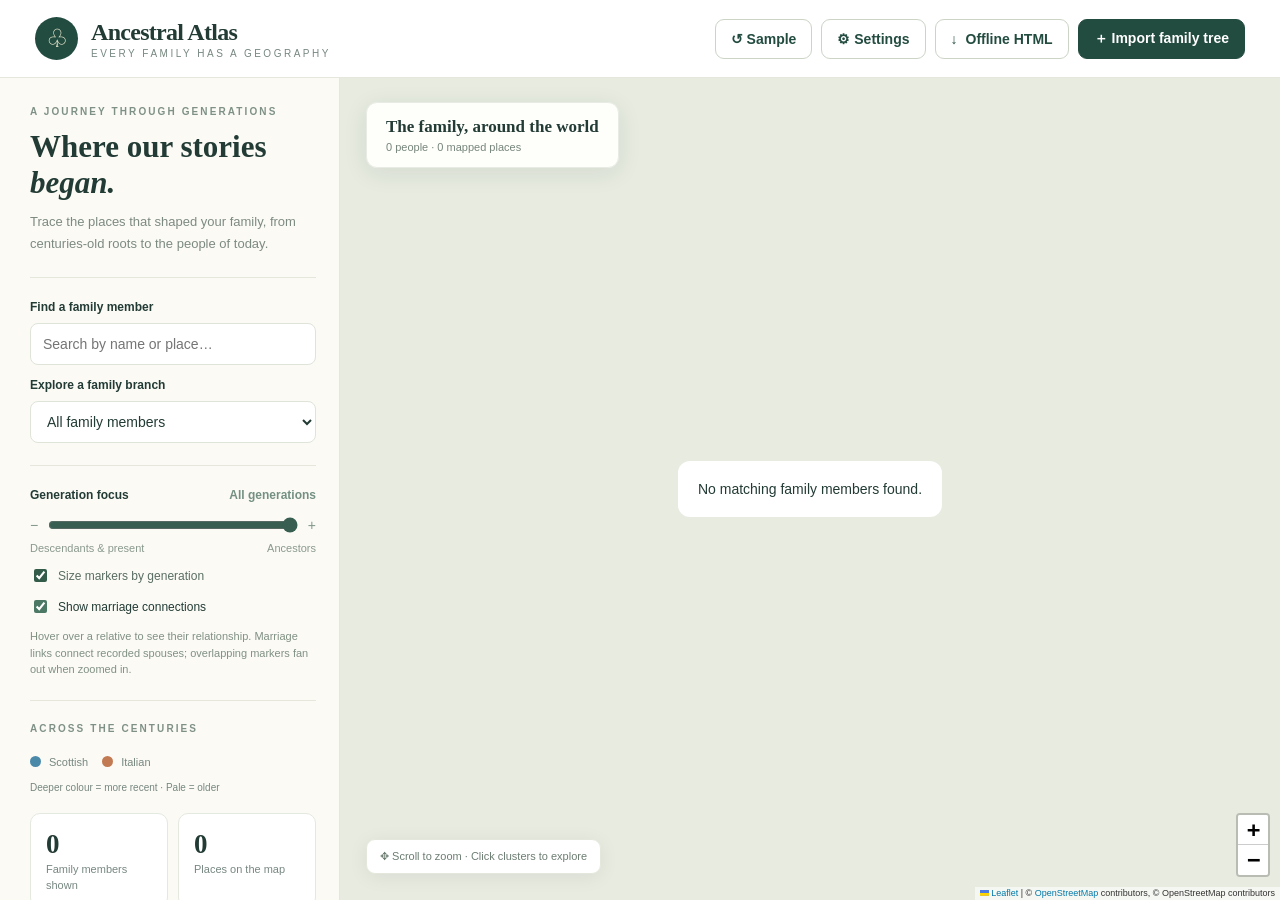
==== commit fef5712d: "Add files via upload" ====
--- a/index.html
+++ b/index.html
@@ -19,4 +19,4 @@
 function openModal(){$('modal').classList.add('open');$('status').textContent='';$('file').value='';$('apply').disabled=true;$('anchorWrap').style.display='none';pending=[];gedIndividuals=null}function closeModal(){$('modal').classList.remove('open')} $('importBtn').onclick=openModal;$('closeModal').onclick=closeModal;$('modal').onclick=e=>{if(e.target===$('modal'))closeModal()};$('sampleBtn').onclick=()=>{if(!confirm('Replace the current map with sample data? Your imported family tree will be removed from this browser.'))return;people=samples;save();fit()};
 async function readFile(file){if(!file)return;try{const t=await file.text();if(/\.(ged|gedcom)$/i.test(file.name)){gedIndividuals=parseGED(t);$('anchor').innerHTML=gedIndividuals.arr.map(p=>`<option value="${esc(p.id)}">${esc(p.name||p.id)}</option>`).join('');$('anchorWrap').style.display='block';const preferred=gedIndividuals.arr.find(p=>/Jane Smith/i.test(p.name));if(preferred)$('anchor').value=preferred.id;pending=gedToPeople($('anchor').value);$('status').textContent=`Found ${pending.length} people. Choose generation 0.`}else{pending=parseCSV(t);gedIndividuals=null;$('anchorWrap').style.display='none';$('status').textContent=`Ready to import ${pending.length} people.`}$('apply').disabled=false}catch(e){pending=[];$('apply').disabled=true;$('status').textContent=e.message}}$('file').onchange=e=>readFile(e.target.files[0]);$('anchor').onchange=()=>{pending=gedToPeople($('anchor').value);$('status').textContent=`Found ${pending.length} people.`};$('drop').ondragover=e=>{e.preventDefault();$('drop').style.borderColor='#3d765b'};$('drop').ondragleave=()=>$('drop').style.borderColor='';$('drop').ondrop=e=>{e.preventDefault();$('drop').style.borderColor='';readFile(e.dataTransfer.files[0])};
 $('apply').onclick=async()=>{if(!pending.length)return;$('apply').disabled=true;$('status').textContent='Preparing locations…';try{const enriched=await geocodeAll(pending.map(p=>({...p})));people=enriched;save();fit();closeModal()}catch(e){$('status').textContent=e.message}finally{$('apply').disabled=false}};$('downloadTemplate').onclick=()=>{const csv='name,generation,location,branch,birth,death,latitude,longitude\nJane Smith,0,"London, United Kingdom",Scottish,,,,\nEduardo Francone,2,"Rome, Italy",Italian,,,,\n';const a=document.createElement('a');a.href=URL.createObjectURL(new Blob([csv],{type:'text/csv'}));a.download='family-tree-template.csv';a.click();setTimeout(()=>URL.revokeObjectURL(a.href),1000)};
-</script><link rel="stylesheet" href="enhancements.css?v=12"><script src="enhancements.js?v=12"></script><link rel="stylesheet" href="relationships.css?v=12"><script src="relationships.js?v=12"></script><script src="render-fix.js?v=12"></script><link rel="stylesheet" href="upload-fix.css?v=12"><script src="upload-fix.js?v=12"></script><link rel="stylesheet" href="spider.css?v=12"><script src="spider.js?v=12"></script><link rel="stylesheet" href="import-fallback.css?v=12"><script src="import-fallback.js?v=12"></script><link rel="stylesheet" href="cluster-policy.css?v=12"><script src="cluster-policy.js?v=12"></script><script src="import-route.js?v=12"></script><link rel="stylesheet" href="family-navigation.css?v=12"><script src="family-navigation.js?v=12"></script><link rel="stylesheet" href="offline-export.css?v=12"><script src="offline-export.js?v=12"></script><link rel="stylesheet" href="privacy-local.css?v=12"><script src="privacy-local.js?v=12"></script></body></html>
+</script><link rel="stylesheet" href="enhancements.css?v=13"><script src="enhancements.js?v=13"></script><link rel="stylesheet" href="relationships.css?v=13"><script src="relationships.js?v=13"></script><script src="render-fix.js?v=13"></script><link rel="stylesheet" href="upload-fix.css?v=13"><script src="upload-fix.js?v=13"></script><link rel="stylesheet" href="spider.css?v=13"><script src="spider.js?v=13"></script><link rel="stylesheet" href="import-fallback.css?v=13"><script src="import-fallback.js?v=13"></script><link rel="stylesheet" href="cluster-policy.css?v=13"><script src="cluster-policy.js?v=13"></script><script src="import-route.js?v=13"></script><link rel="stylesheet" href="family-navigation.css?v=13"><script src="family-navigation.js?v=13"></script><link rel="stylesheet" href="offline-export.css?v=13"><script src="offline-export.js?v=13"></script><link rel="stylesheet" href="privacy-local.css?v=13"><script src="privacy-local.js?v=13"></script></body></html>
--- a/family-navigation.css
+++ b/family-navigation.css
@@ -1 +1,2 @@
 .family-drawer{position:absolute;right:17px;top:20px;bottom:20px;z-index:850;background:#fffefa;width:min(370px,calc(100% - 34px));border:1px solid #d8e2d6;border-radius:16px;box-shadow:0 18px 60px #1a362d48;display:none;flex-direction:column;overflow:hidden}.family-drawer.open{display:flex}.family-drawer-head{padding:17px 19px 12px;border-bottom:1px solid #e6ebe3;display:flex;justify-content:space-between;align-items:center;gap:10px}.family-drawer-head .subtle{font-size:10px;letter-spacing:1.6px;font-weight:700;color:#82998b;text-transform:uppercase}.family-drawer-head button{background:#edf2eb;border:0;border-radius:9px;padding:8px 10px;color:#315743;font-size:13px;cursor:pointer}.family-drawer-body{overflow:auto;padding:19px;flex:1}.family-drawer h2{font:600 28px/1.14 'Playfair Display',serif;margin:4px 0 10px;color:#28483b}.family-drawer .relation-tag{display:inline-block;background:#e7f0e5;color:#38624b;padding:5px 10px;font-size:11px;border-radius:20px;font-weight:700}.family-drawer .info-card{margin-top:17px;background:#f4f7f1;border:1px solid #e1eadf;border-radius:11px;padding:12px 14px}.family-drawer .info-card label{display:block;color:#819388;font-size:10px;text-transform:uppercase;letter-spacing:1.2px;font-weight:800;margin:0 0 4px}.family-drawer .info-card b{display:block;font-size:14px;color:#2c5040}.family-drawer .info-card p{margin:5px 0 0;font-size:12px;color:#698171;line-height:1.5}.family-drawer h3{font-size:11px;text-transform:uppercase;letter-spacing:1.6px;color:#849587;margin:22px 0 9px}.relative-link{display:flex;align-items:center;justify-content:space-between;gap:12px;width:100%;text-align:left;padding:11px 12px;background:#fff;border:1px solid #e2e8df;border-radius:9px;margin-bottom:7px;color:#2c5942;cursor:pointer;font:700 13px 'DM Sans',sans-serif}.relative-link small{display:block;color:#8a9c90;font-weight:400;margin-top:4px;font-size:11px}.relative-link:hover,.relative-link:focus-visible{background:#eff5ec;border-color:#a7c4ae}.relative-link .arrow{font-size:18px;color:#a2b5a8}.person-inline{border:0;background:none;color:#2e7353;font-weight:700;text-decoration:underline;text-underline-offset:2px;cursor:pointer;padding:0;font:inherit}.cluster-person .person-inline{font-size:12px}.family-drawer .empty-rel{font-size:12px;color:#93a296;font-style:italic}.drawer-actions{display:flex;gap:8px;margin-top:15px}.drawer-actions button{border:1px solid #c6d9c8;background:#fff;border-radius:8px;padding:9px 11px;color:#426b51;font-size:12px;cursor:pointer}.drawer-actions button:first-child{background:#2b5741;color:white;border-color:#2b5741}.map-overlay{max-width:calc(100% - 50px)}@media(max-width:800px){.family-drawer{position:absolute;top:auto;bottom:0;left:0;right:0;width:100%;max-height:78%;border-radius:20px 20px 0 0;border-bottom:0}.family-drawer h2{font-size:25px}.family-drawer-body{padding:14px 18px}.map-bottom{bottom:14px}.family-drawer-head{padding:13px 17px}}
+.family-drawer .notice{padding:11px 13px;border-radius:9px;background:#fff1d9;color:#8e6632;font-size:12px;line-height:1.5;margin-bottom:14px}
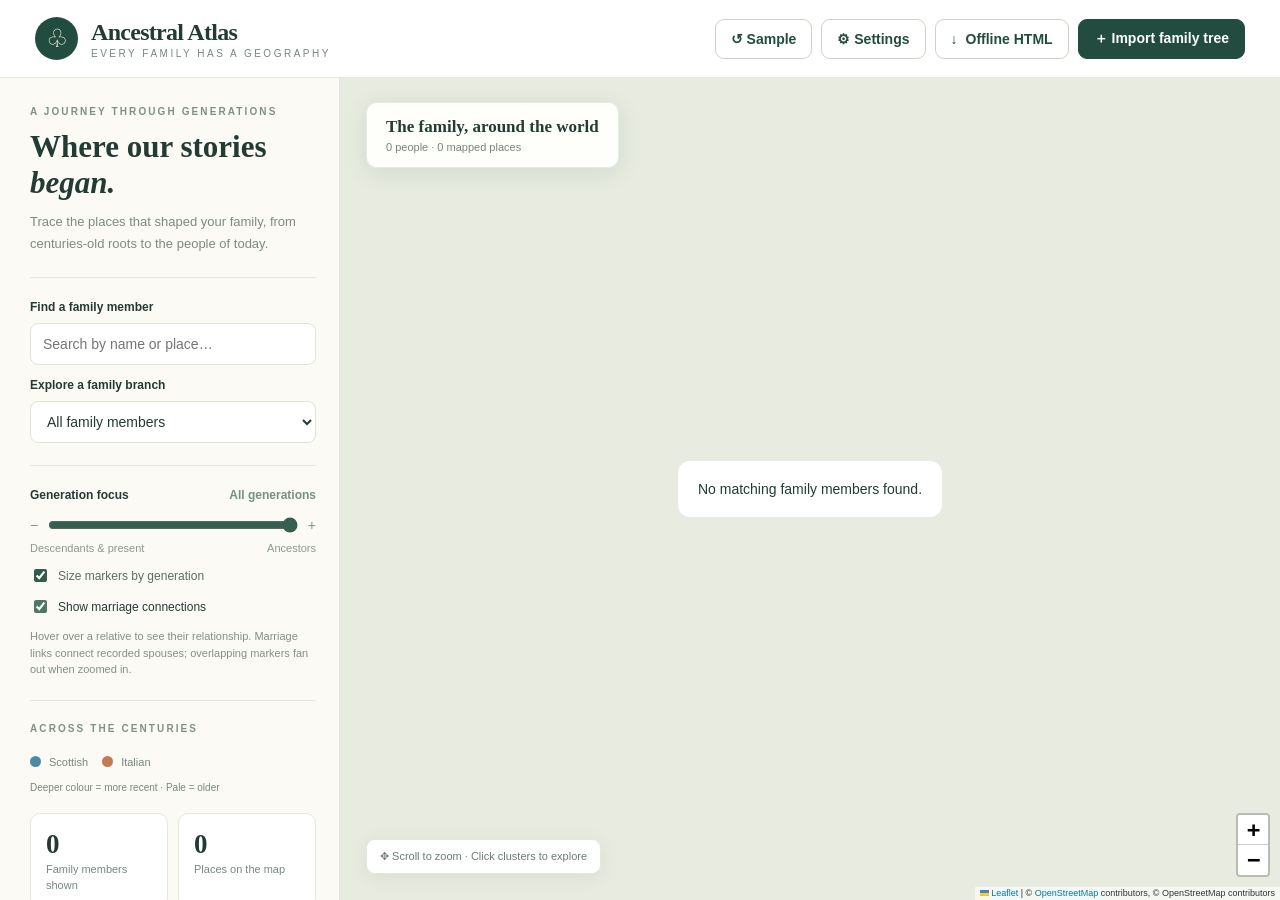
==== commit ce7f1204: "Apply Ancestral Atlas fix 2" ====
--- a/index.html
+++ b/index.html
@@ -19,4 +19,4 @@
 function openModal(){$('modal').classList.add('open');$('status').textContent='';$('file').value='';$('apply').disabled=true;$('anchorWrap').style.display='none';pending=[];gedIndividuals=null}function closeModal(){$('modal').classList.remove('open')} $('importBtn').onclick=openModal;$('closeModal').onclick=closeModal;$('modal').onclick=e=>{if(e.target===$('modal'))closeModal()};$('sampleBtn').onclick=()=>{if(!confirm('Replace the current map with sample data? Your imported family tree will be removed from this browser.'))return;people=samples;save();fit()};
 async function readFile(file){if(!file)return;try{const t=await file.text();if(/\.(ged|gedcom)$/i.test(file.name)){gedIndividuals=parseGED(t);$('anchor').innerHTML=gedIndividuals.arr.map(p=>`<option value="${esc(p.id)}">${esc(p.name||p.id)}</option>`).join('');$('anchorWrap').style.display='block';const preferred=gedIndividuals.arr.find(p=>/Jane Smith/i.test(p.name));if(preferred)$('anchor').value=preferred.id;pending=gedToPeople($('anchor').value);$('status').textContent=`Found ${pending.length} people. Choose generation 0.`}else{pending=parseCSV(t);gedIndividuals=null;$('anchorWrap').style.display='none';$('status').textContent=`Ready to import ${pending.length} people.`}$('apply').disabled=false}catch(e){pending=[];$('apply').disabled=true;$('status').textContent=e.message}}$('file').onchange=e=>readFile(e.target.files[0]);$('anchor').onchange=()=>{pending=gedToPeople($('anchor').value);$('status').textContent=`Found ${pending.length} people.`};$('drop').ondragover=e=>{e.preventDefault();$('drop').style.borderColor='#3d765b'};$('drop').ondragleave=()=>$('drop').style.borderColor='';$('drop').ondrop=e=>{e.preventDefault();$('drop').style.borderColor='';readFile(e.dataTransfer.files[0])};
 $('apply').onclick=async()=>{if(!pending.length)return;$('apply').disabled=true;$('status').textContent='Preparing locations…';try{const enriched=await geocodeAll(pending.map(p=>({...p})));people=enriched;save();fit();closeModal()}catch(e){$('status').textContent=e.message}finally{$('apply').disabled=false}};$('downloadTemplate').onclick=()=>{const csv='name,generation,location,branch,birth,death,latitude,longitude\nJane Smith,0,"London, United Kingdom",Scottish,,,,\nEduardo Francone,2,"Rome, Italy",Italian,,,,\n';const a=document.createElement('a');a.href=URL.createObjectURL(new Blob([csv],{type:'text/csv'}));a.download='family-tree-template.csv';a.click();setTimeout(()=>URL.revokeObjectURL(a.href),1000)};
-</script><link rel="stylesheet" href="enhancements.css?v=13"><script src="enhancements.js?v=13"></script><link rel="stylesheet" href="relationships.css?v=13"><script src="relationships.js?v=13"></script><script src="render-fix.js?v=13"></script><link rel="stylesheet" href="upload-fix.css?v=13"><script src="upload-fix.js?v=13"></script><link rel="stylesheet" href="spider.css?v=13"><script src="spider.js?v=13"></script><link rel="stylesheet" href="import-fallback.css?v=13"><script src="import-fallback.js?v=13"></script><link rel="stylesheet" href="cluster-policy.css?v=13"><script src="cluster-policy.js?v=13"></script><script src="import-route.js?v=13"></script><link rel="stylesheet" href="family-navigation.css?v=13"><script src="family-navigation.js?v=13"></script><link rel="stylesheet" href="offline-export.css?v=13"><script src="offline-export.js?v=13"></script><link rel="stylesheet" href="privacy-local.css?v=13"><script src="privacy-local.js?v=13"></script></body></html>
+</script><link rel="stylesheet" href="enhancements.css?v=13"><script src="enhancements.js?v=13"></script><link rel="stylesheet" href="relationships.css?v=13"><script src="relationships.js?v=13"></script><script src="render-fix.js?v=13"></script><link rel="stylesheet" href="upload-fix.css?v=13"><script src="upload-fix.js?v=13"></script><link rel="stylesheet" href="spider.css?v=13"><script src="spider.js?v=13"></script><link rel="stylesheet" href="import-fallback.css?v=13"><script src="import-fallback.js?v=13"></script><link rel="stylesheet" href="cluster-policy.css?v=13"><script src="cluster-policy.js?v=13"></script><script src="import-route.js?v=13"></script><link rel="stylesheet" href="family-navigation.css?v=13"><script src="family-navigation.js?v=13"></script><link rel="stylesheet" href="offline-export.css?v=13"><script src="offline-export.js?v=13"></script><link rel="stylesheet" href="privacy-local.css?v=16"><script src="privacy-local.js?v=16"></script><script src="place-standardization.js?v=14"></script><link rel="stylesheet" href="place-editor.css?v=15"><script src="place-editor.js?v=16"></script></body></html>
--- a/place-editor.css
+++ b/place-editor.css
@@ -0,0 +1 @@
+.place-editor-modal{position:fixed;inset:0;z-index:3100;display:none;align-items:center;justify-content:center;padding:20px;background:#152c25b8}.place-editor-modal.open{display:flex}.place-editor-card{width:min(610px,100%);max-height:90vh;overflow:auto;background:#fff;border-radius:18px;padding:25px;box-shadow:0 25px 80px #0005}.place-editor-head{display:flex;justify-content:space-between;gap:18px;align-items:flex-start}.place-editor-head h2{font:600 29px/1.2 'Playfair Display',serif;margin:8px 0}.place-editor-head>button{border:0;border-radius:50%;width:36px;height:36px;background:#edf2e9;color:#365748}.place-editor-help{color:#6f8077;line-height:1.5;margin:5px 0 18px}#placeSearchForm label{display:block;font-weight:700;font-size:14px;margin-bottom:8px}.place-search-row{display:flex;gap:8px}.place-search-row input{min-width:0;flex:1;border:1px solid #cfdacf;border-radius:9px;padding:12px 13px;font-size:16px}.place-search-row button,.place-editor-choice button{border:0;border-radius:9px;padding:11px 17px;background:#28543f;color:#fff;font-weight:700}.place-search-status{min-height:20px;margin:12px 0 7px;color:#5f7568;font-size:14px}.place-search-results{display:grid;gap:7px}.place-result{display:block;width:100%;text-align:left;border:1px solid #dce5da;border-radius:10px;background:#fbfcf9;padding:11px 13px;color:#28483b}.place-result:hover,.place-result.selected{border-color:#648c75;background:#eef5e9}.place-result b,.place-result span{display:block}.place-result b{font-size:15px}.place-result span{font-size:13px;line-height:1.35;color:#708078;margin-top:3px}.place-editor-choice{margin-top:14px;border:1px solid #cbdcc6;background:#f2f7ed;border-radius:11px;padding:13px}.place-editor-choice span,.place-editor-choice b{display:block}.place-editor-choice span{font-size:12px;color:#718077}.place-editor-choice b{font-size:14px;line-height:1.4;margin:3px 0 10px}.place-editor-scope{margin-top:12px;padding:14px;border:1px solid #e3d3ae;border-radius:11px;background:#fff9ec}.place-editor-scope p{margin:0 0 11px;line-height:1.45}.place-editor-scope div{display:flex;flex-wrap:wrap;gap:8px}.place-editor-scope button{border:1px solid #b9c8ba;border-radius:8px;padding:9px 12px;background:#fff;color:#315543;font-weight:700}.place-editor-scope button:last-child{background:#315543;color:#fff;border-color:#315543}.place-search-credit{display:block;margin-top:14px;color:#8b9891}.drawer-actions .edit-place{background:#e8f0df;color:#315543}@media(max-width:560px){.place-editor-modal{align-items:flex-end;padding:0}.place-editor-card{border-radius:18px 18px 0 0;padding:21px;max-height:94vh}.place-search-row{display:grid;grid-template-columns:1fr auto}}
